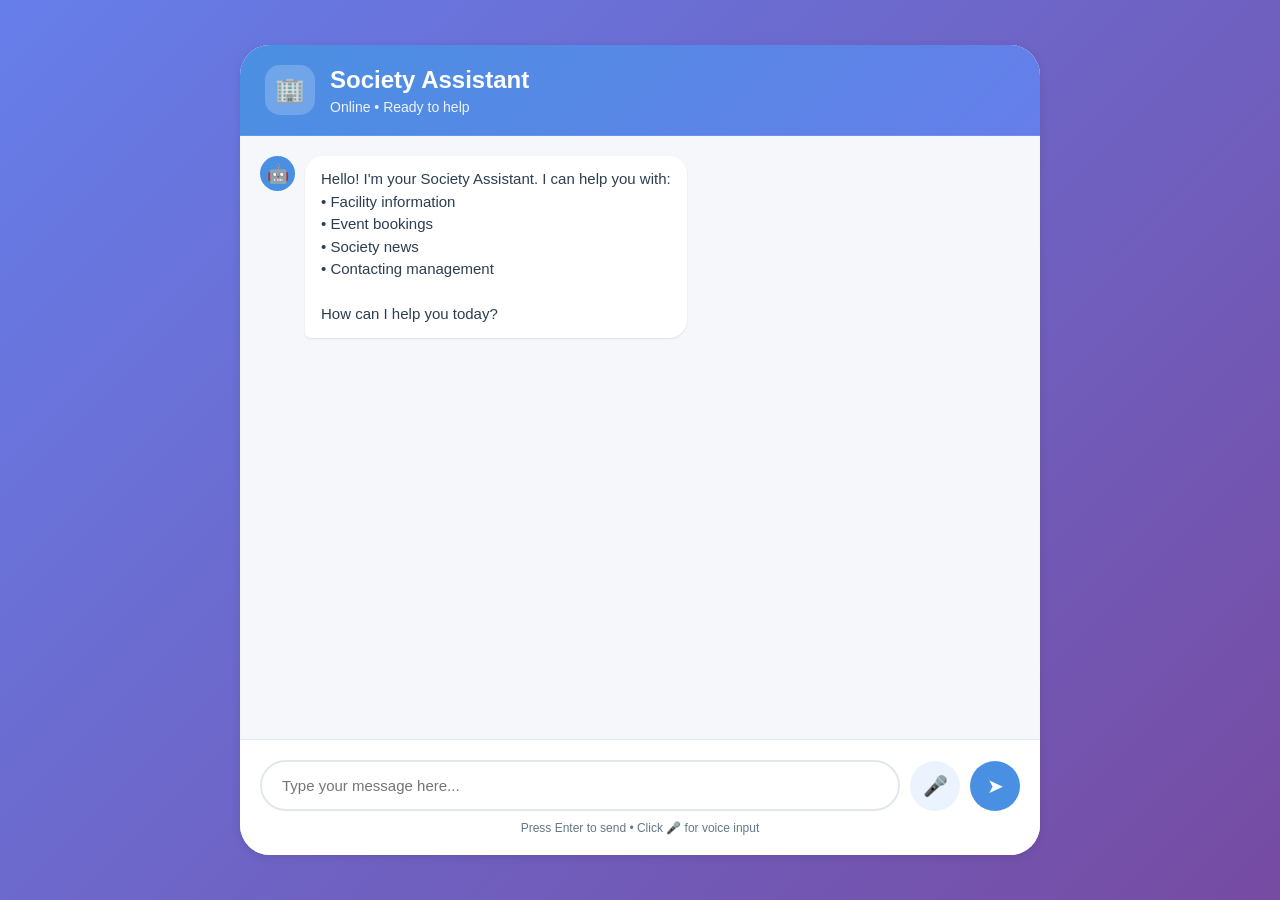
==== frontend/pages/chat.html @ 6a9618bb "initial commit" ====
<!DOCTYPE html>
<html lang="en">
<head>
    <meta charset="UTF-8">
    <meta name="viewport" content="width=device-width, initial-scale=1.0">
    <title>Society Management AI Assistant</title>
    <link rel="stylesheet" href="../css/chatstyle.css">
</head>
<body>
    <!-- Main Chat Container -->
    <div class="chat-container">
        <!-- Header Section -->
        <div class="chat-header">
            <div class="header-content">
                <div class="ai-avatar">🏢</div>
                <div class="header-text">
                    <h1>Society Assistant</h1>
                    <p class="status">Online • Ready to help</p>
                </div>
            </div>
        </div>

        <!-- Chat Messages Area -->
        <div class="chat-messages" id="chatMessages">
            <!-- Welcome Message -->
            <div class="message ai-message">
                <div class="message-content">
                    <div class="ai-icon">🤖</div>
                    <div class="message-bubble">
                        Hello! I'm your Society Assistant. I can help you with:
                        <br>• Facility information
                        <br>• Event bookings
                        <br>• Society news
                        <br>• Contacting management
                        <br><br>How can I help you today?
                    </div>
                </div>
            </div>
        </div>

        <!-- Typing Indicator (Hidden by default) -->
        <div class="typing-indicator" id="typingIndicator" style="display: none;">
            <div class="message ai-message">
                <div class="message-content">
                    <div class="ai-icon">🤖</div>
                    <div class="message-bubble typing">
                        <span></span>
                        <span></span>
                        <span></span>
                    </div>
                </div>
            </div>
        </div>

        <!-- Input Area -->
        <div class="chat-input-container">
            <div class="input-wrapper">
                <!-- Text Input -->
                <input 
                    type="text" 
                    id="messageInput" 
                    class="message-input" 
                    placeholder="Type your message here..."
                    autocomplete="off"
                >
                
                <!-- Voice Input Button -->
                <button class="voice-btn" id="voiceBtn" title="Voice input">
                    🎤
                </button>
                
                <!-- Send Button -->
                <button class="send-btn" id="sendBtn" title="Send message">
                    ➤
                </button>
            </div>
            <p class="input-hint">Press Enter to send • Click 🎤 for voice input</p>
        </div>
    </div>

    <script src="../js/chatmain.js"></script>
</body>
</html>
---- frontend/css/chatstyle.css ----
/* 
Society Management Chatbot Styles
Clean, modern, and accessible design
*/

* {
  margin: 0;
  padding: 0;
  box-sizing: border-box;
}

:root {
  --primary-blue: #4a90e2;
  --light-blue: #ebf3ff;
  --white: #ffffff;
  --light-gray: #f5f7fa;
  --gray: #e1e8ed;
  --dark-gray: #657786;
  --text-dark: #2c3e50;
  --shadow: 0 2px 10px rgba(0, 0, 0, 0.1);
  --border-radius: 20px;
}

body {
  font-family: -apple-system, BlinkMacSystemFont, "Segoe UI", Roboto, Oxygen,
    Ubuntu, sans-serif;
  background: linear-gradient(135deg, #667eea 0%, #764ba2 100%);
  min-height: 100vh;
  display: flex;
  justify-content: center;
  align-items: center;
  padding: 20px;
}

/* Main Chat Container */
.chat-container {
  width: 100%;
  max-width: 800px;
  height: 90vh;
  background: var(--white);
  border-radius: 30px;
  box-shadow: var(--shadow);
  display: flex;
  flex-direction: column;
  overflow: hidden;
}

/* Header Styles */
.chat-header {
  background: linear-gradient(135deg, var(--primary-blue), #667eea);
  color: var(--white);
  padding: 20px 25px;
  border-bottom: 1px solid rgba(255, 255, 255, 0.1);
}

.header-content {
  display: flex;
  align-items: center;
  gap: 15px;
}

.ai-avatar {
  width: 50px;
  height: 50px;
  background: rgba(255, 255, 255, 0.2);
  border-radius: 15px;
  display: flex;
  align-items: center;
  justify-content: center;
  font-size: 24px;
}

.header-text h1 {
  font-size: 24px;
  font-weight: 600;
  margin-bottom: 5px;
}

.status {
  font-size: 14px;
  opacity: 0.9;
}

/* Chat Messages Area */
.chat-messages {
  flex: 1;
  overflow-y: auto;
  padding: 20px;
  background: var(--light-gray);
  scroll-behavior: smooth;
}

/* Message Styles */
.message {
  margin-bottom: 20px;
  animation: fadeIn 0.3s ease-in;
}

@keyframes fadeIn {
  from {
    opacity: 0;
    transform: translateY(10px);
  }
  to {
    opacity: 1;
    transform: translateY(0);
  }
}

.message-content {
  display: flex;
  align-items: flex-start;
  gap: 10px;
}

.ai-message .message-content {
  flex-direction: row;
}

.user-message .message-content {
  flex-direction: row-reverse;
}

.ai-icon {
  width: 35px;
  height: 35px;
  background: var(--primary-blue);
  border-radius: 50%;
  display: flex;
  align-items: center;
  justify-content: center;
  font-size: 18px;
  color: var(--white);
  flex-shrink: 0;
}

.message-bubble {
  max-width: 70%;
  padding: 12px 16px;
  border-radius: 18px;
  font-size: 15px;
  line-height: 1.5;
  word-wrap: break-word;
}

.ai-message .message-bubble {
  background: var(--white);
  color: var(--text-dark);
  border-bottom-left-radius: 5px;
  box-shadow: 0 1px 2px rgba(0, 0, 0, 0.1);
}

.user-message .message-bubble {
  background: var(--primary-blue);
  color: var(--white);
  border-bottom-right-radius: 5px;
}

/* Typing Indicator */
.typing-indicator .message-bubble {
  padding: 15px 20px;
  display: flex;
  align-items: center;
  gap: 5px;
}

.typing-indicator .message-bubble span {
  width: 8px;
  height: 8px;
  background: var(--dark-gray);
  border-radius: 50%;
  animation: typing 1.4s infinite;
}

.typing-indicator .message-bubble span:nth-child(2) {
  animation-delay: 0.2s;
}

.typing-indicator .message-bubble span:nth-child(3) {
  animation-delay: 0.4s;
}

@keyframes typing {
  0%,
  60%,
  100% {
    transform: translateY(0);
  }
  30% {
    transform: translateY(-10px);
  }
}

/* Input Area */
.chat-input-container {
  padding: 20px;
  background: var(--white);
  border-top: 1px solid var(--gray);
}

.input-wrapper {
  display: flex;
  gap: 10px;
  align-items: center;
}

.message-input {
  flex: 1;
  padding: 15px 20px;
  border: 2px solid var(--gray);
  border-radius: 30px;
  font-size: 15px;
  outline: none;
  transition: border-color 0.3s;
}

.message-input:focus {
  border-color: var(--primary-blue);
}

.voice-btn,
.send-btn {
  width: 50px;
  height: 50px;
  border: none;
  border-radius: 50%;
  font-size: 20px;
  cursor: pointer;
  transition: all 0.3s;
  display: flex;
  align-items: center;
  justify-content: center;
}

.voice-btn {
  background: var(--light-blue);
  color: var(--primary-blue);
}

.voice-btn:hover {
  background: var(--primary-blue);
  color: var(--white);
  transform: scale(1.05);
}

.voice-btn.listening {
  background: #ff4757;
  color: var(--white);
  animation: pulse 1.5s infinite;
}

@keyframes pulse {
  0% {
    box-shadow: 0 0 0 0 rgba(255, 71, 87, 0.7);
  }
  70% {
    box-shadow: 0 0 0 10px rgba(255, 71, 87, 0);
  }
  100% {
    box-shadow: 0 0 0 0 rgba(255, 71, 87, 0);
  }
}

.send-btn {
  background: var(--primary-blue);
  color: var(--white);
}

.send-btn:hover {
  background: #357abd;
  transform: scale(1.05);
}

.send-btn:disabled {
  opacity: 0.5;
  cursor: not-allowed;
}

.input-hint {
  text-align: center;
  margin-top: 10px;
  font-size: 12px;
  color: var(--dark-gray);
}

/* Scrollbar Styling */
.chat-messages::-webkit-scrollbar {
  width: 6px;
}

.chat-messages::-webkit-scrollbar-track {
  background: var(--light-gray);
}

.chat-messages::-webkit-scrollbar-thumb {
  background: var(--gray);
  border-radius: 3px;
}

.chat-messages::-webkit-scrollbar-thumb:hover {
  background: var(--dark-gray);
}

/* Responsive Design */
@media (max-width: 600px) {
  body {
    padding: 10px;
  }

  .chat-container {
    height: 95vh;
    border-radius: 20px;
  }

  .message-bubble {
    max-width: 85%;
    font-size: 14px;
  }

  .chat-header {
    padding: 15px;
  }

  .header-text h1 {
    font-size: 20px;
  }

  .message-input {
    padding: 12px 15px;
    font-size: 14px;
  }

  .voice-btn,
  .send-btn {
    width: 45px;
    height: 45px;
  }
}
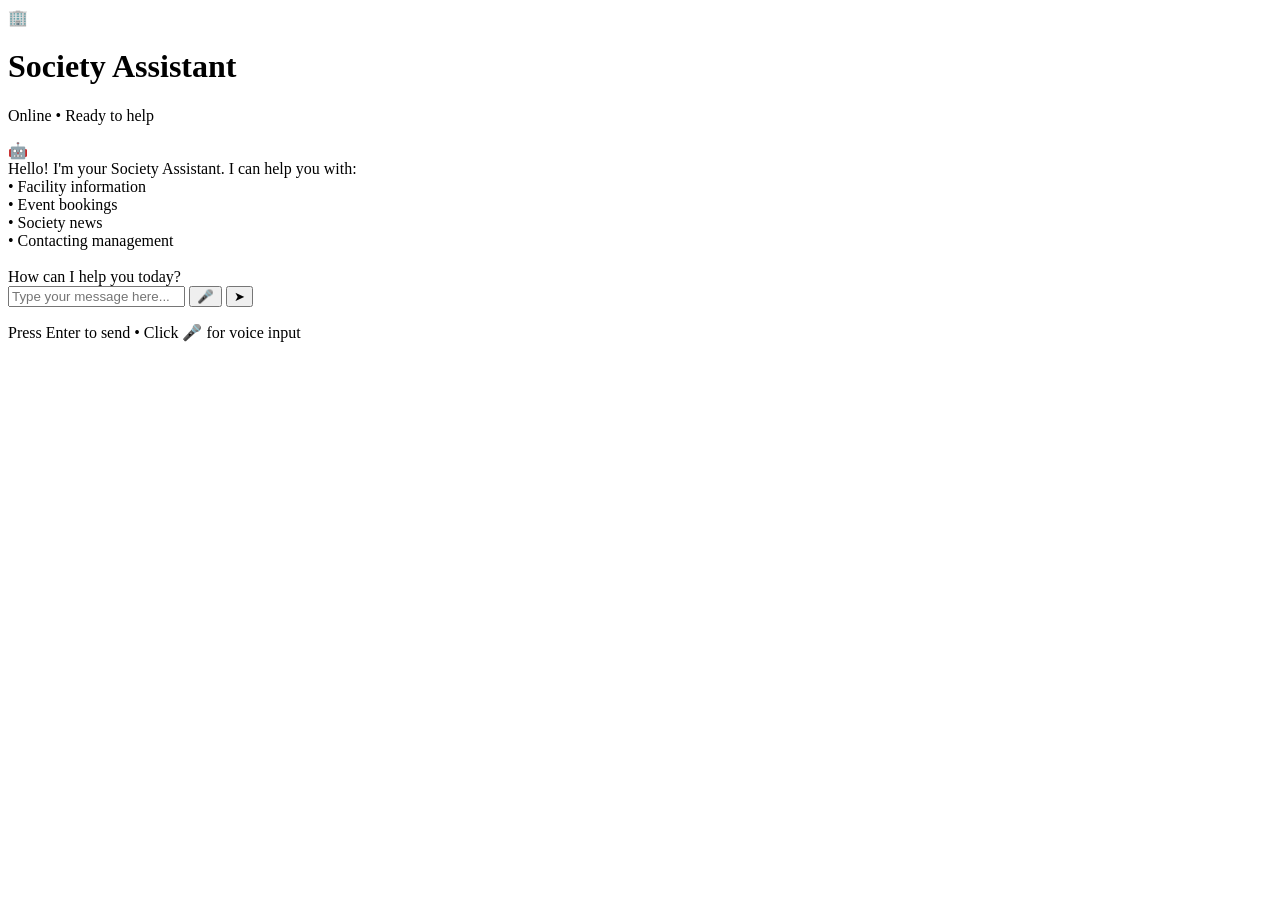
==== commit b5edc000: "add supabase authication locally" ====
--- a/frontend/pages/chat.html
+++ b/frontend/pages/chat.html
@@ -4,7 +4,7 @@
     <meta charset="UTF-8">
     <meta name="viewport" content="width=device-width, initial-scale=1.0">
     <title>Society Management AI Assistant</title>
-    <link rel="stylesheet" href="../css/chatstyle.css">
+    <link rel="stylesheet" href="/css/chatstyle.css">
 </head>
 <body>
     <!-- Main Chat Container -->
@@ -78,6 +78,6 @@
         </div>
     </div>
 
-    <script src="../js/chatmain.js"></script>
+    <script src="/js/chatmain.js"></script>
 </body>
 </html>
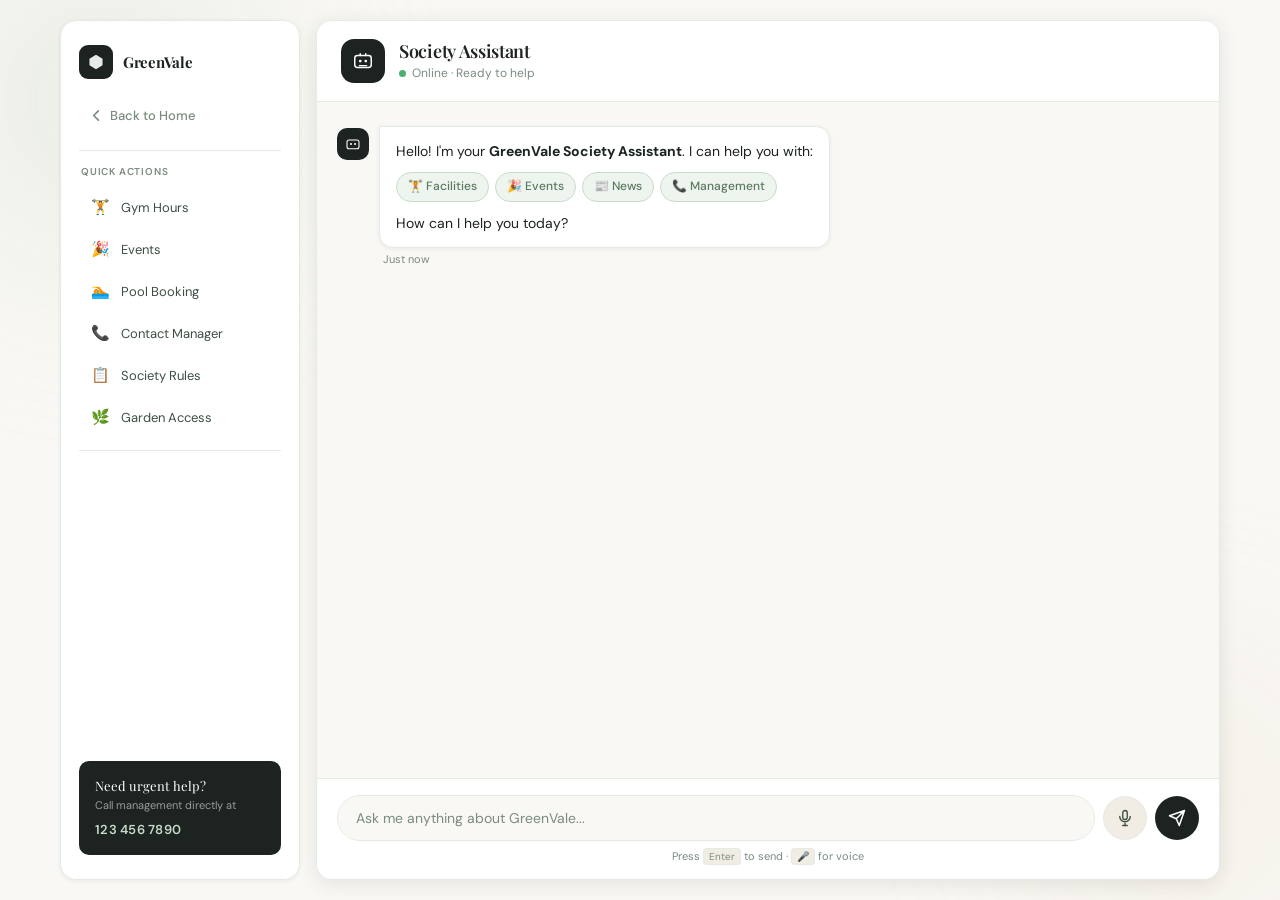
==== commit 8c93af26: "change chat ui" ====
--- a/frontend/pages/chat.html
+++ b/frontend/pages/chat.html
@@ -3,81 +3,188 @@
 <head>
     <meta charset="UTF-8">
     <meta name="viewport" content="width=device-width, initial-scale=1.0">
-    <title>Society Management AI Assistant</title>
-    <link rel="stylesheet" href="/css/chatstyle.css">
+    <title>GreenVale Society — AI Assistant</title>
+    <link rel="preconnect" href="https://fonts.googleapis.com">
+    <link rel="preconnect" href="https://fonts.gstatic.com" crossorigin>
+    <link href="https://fonts.googleapis.com/css2?family=Playfair+Display:wght@400;600;700&family=DM+Sans:wght@300;400;500;600&display=swap" rel="stylesheet">
+    <link rel="stylesheet" href="../css/chatstyle.css">
 </head>
 <body>
-    <!-- Main Chat Container -->
-    <div class="chat-container">
-        <!-- Header Section -->
-        <div class="chat-header">
-            <div class="header-content">
-                <div class="ai-avatar">🏢</div>
-                <div class="header-text">
-                    <h1>Society Assistant</h1>
-                    <p class="status">Online • Ready to help</p>
-                </div>
+
+  <!-- Ambient background orbs -->
+  <div class="orb orb-1"></div>
+  <div class="orb orb-2"></div>
+
+  <div class="app-layout">
+
+    <!-- ═══ SIDEBAR ═══ -->
+    <aside class="sidebar">
+
+      <!-- Logo -->
+      <div class="sidebar-logo">
+        <div class="logo-gem">
+          <svg width="18" height="18" viewBox="0 0 22 22" fill="none">
+            <path d="M11 2L3 7v8l8 5 8-5V7L11 2z" fill="currentColor" opacity=".9"/>
+          </svg>
+        </div>
+        <span>GreenVale</span>
+      </div>
+
+      <!-- Back link -->
+      <a href="index.html" class="back-home">
+        <svg width="15" height="15" viewBox="0 0 16 16" fill="none">
+          <path d="M10 3L5 8l5 5" stroke="currentColor" stroke-width="1.8" stroke-linecap="round" stroke-linejoin="round"/>
+        </svg>
+        Back to Home
+      </a>
+
+      <div class="sidebar-divider"></div>
+
+      <!-- Quick Actions -->
+      <p class="sidebar-label">Quick Actions</p>
+      <div class="quick-links">
+        <button class="quick-btn" data-msg="What are the gym timings?">
+          <span class="quick-icon">🏋️</span>
+          <span>Gym Hours</span>
+        </button>
+        <button class="quick-btn" data-msg="Show me upcoming events">
+          <span class="quick-icon">🎉</span>
+          <span>Events</span>
+        </button>
+        <button class="quick-btn" data-msg="How do I book the swimming pool?">
+          <span class="quick-icon">🏊</span>
+          <span>Pool Booking</span>
+        </button>
+        <button class="quick-btn" data-msg="How do I contact the manager?">
+          <span class="quick-icon">📞</span>
+          <span>Contact Manager</span>
+        </button>
+        <button class="quick-btn" data-msg="What are the society rules?">
+          <span class="quick-icon">📋</span>
+          <span>Society Rules</span>
+        </button>
+        <button class="quick-btn" data-msg="Is the garden open now?">
+          <span class="quick-icon">🌿</span>
+          <span>Garden Access</span>
+        </button>
+      </div>
+
+      <div class="sidebar-divider"></div>
+
+      <!-- Info card -->
+      <div class="info-card">
+        <p class="info-card-title">Need urgent help?</p>
+        <p class="info-card-text">Call management directly at</p>
+        <a href="tel:1234567890" class="info-card-number">123 456 7890</a>
+      </div>
+
+    </aside>
+
+    <!-- ═══ MAIN CHAT ═══ -->
+    <main class="chat-main">
+
+      <!-- Chat Header -->
+      <div class="chat-header">
+        <div class="chat-header-left">
+          <div class="assistant-avatar">
+            <svg width="22" height="22" viewBox="0 0 24 24" fill="none">
+              <rect x="3" y="6" width="18" height="13" rx="3" stroke="currentColor" stroke-width="1.6"/>
+              <circle cx="9" cy="12" r="1.5" fill="currentColor"/>
+              <circle cx="15" cy="12" r="1.5" fill="currentColor"/>
+              <path d="M8 17h8" stroke="currentColor" stroke-width="1.4" stroke-linecap="round"/>
+              <path d="M9 6V4M15 6V4" stroke="currentColor" stroke-width="1.6" stroke-linecap="round"/>
+            </svg>
+          </div>
+          <div>
+            <h1 class="chat-title">Society Assistant</h1>
+            <div class="status-row">
+              <span class="status-dot"></span>
+              <span class="status-text">Online · Ready to help</span>
             </div>
+          </div>
+        </div>
+        <!-- Mobile back button -->
+        <a href="index.html" class="mobile-back">
+          <svg width="16" height="16" viewBox="0 0 16 16" fill="none">
+            <path d="M10 3L5 8l5 5" stroke="currentColor" stroke-width="1.8" stroke-linecap="round" stroke-linejoin="round"/>
+          </svg>
+          Home
+        </a>
+      </div>
+
+      <!-- Messages Area -->
+      <div class="chat-messages" id="chatMessages">
+
+        <!-- Welcome message -->
+        <div class="message ai-message">
+          <div class="msg-avatar">
+            <svg width="16" height="16" viewBox="0 0 24 24" fill="none">
+              <rect x="3" y="6" width="18" height="13" rx="3" stroke="currentColor" stroke-width="1.6"/>
+              <circle cx="9" cy="12" r="1.5" fill="currentColor"/>
+              <circle cx="15" cy="12" r="1.5" fill="currentColor"/>
+            </svg>
+          </div>
+          <div class="msg-body">
+            <div class="msg-bubble">
+              <p>Hello! I'm your <strong>GreenVale Society Assistant</strong>. I can help you with:</p>
+              <div class="welcome-chips">
+                <span>🏋️ Facilities</span>
+                <span>🎉 Events</span>
+                <span>📰 News</span>
+                <span>📞 Management</span>
+              </div>
+              <p style="margin-top:10px">How can I help you today?</p>
+            </div>
+            <span class="msg-time">Just now</span>
+          </div>
         </div>
 
-        <!-- Chat Messages Area -->
-        <div class="chat-messages" id="chatMessages">
-            <!-- Welcome Message -->
-            <div class="message ai-message">
-                <div class="message-content">
-                    <div class="ai-icon">🤖</div>
-                    <div class="message-bubble">
-                        Hello! I'm your Society Assistant. I can help you with:
-                        <br>• Facility information
-                        <br>• Event bookings
-                        <br>• Society news
-                        <br>• Contacting management
-                        <br><br>How can I help you today?
-                    </div>
-                </div>
-            </div>
+      </div>
+
+      <!-- Typing Indicator -->
+      <div class="typing-indicator" id="typingIndicator" style="display:none">
+        <div class="msg-avatar typing-avatar">
+          <svg width="16" height="16" viewBox="0 0 24 24" fill="none">
+            <rect x="3" y="6" width="18" height="13" rx="3" stroke="currentColor" stroke-width="1.6"/>
+            <circle cx="9" cy="12" r="1.5" fill="currentColor"/>
+            <circle cx="15" cy="12" r="1.5" fill="currentColor"/>
+          </svg>
         </div>
+        <div class="typing-dots">
+          <span></span><span></span><span></span>
+        </div>
+      </div>
 
-        <!-- Typing Indicator (Hidden by default) -->
-        <div class="typing-indicator" id="typingIndicator" style="display: none;">
-            <div class="message ai-message">
-                <div class="message-content">
-                    <div class="ai-icon">🤖</div>
-                    <div class="message-bubble typing">
-                        <span></span>
-                        <span></span>
-                        <span></span>
-                    </div>
-                </div>
-            </div>
+      <!-- Input Area -->
+      <div class="chat-input-area">
+        <div class="input-row">
+          <input
+            type="text"
+            id="messageInput"
+            class="chat-input"
+            placeholder="Ask me anything about GreenVale..."
+            autocomplete="off"
+          />
+          <button class="voice-btn" id="voiceBtn" title="Voice input">
+            <svg width="18" height="18" viewBox="0 0 24 24" fill="none">
+              <rect x="9" y="2" width="6" height="12" rx="3" stroke="currentColor" stroke-width="1.8"/>
+              <path d="M5 10a7 7 0 0 0 14 0" stroke="currentColor" stroke-width="1.8" stroke-linecap="round"/>
+              <path d="M12 19v3M9 22h6" stroke="currentColor" stroke-width="1.8" stroke-linecap="round"/>
+            </svg>
+          </button>
+          <button class="send-btn" id="sendBtn" title="Send message">
+            <svg width="18" height="18" viewBox="0 0 24 24" fill="none">
+              <path d="M22 2L11 13M22 2L15 22l-4-9-9-4 20-7z" stroke="currentColor" stroke-width="2" stroke-linecap="round" stroke-linejoin="round"/>
+            </svg>
+          </button>
         </div>
+        <p class="input-hint">Press <kbd>Enter</kbd> to send · <kbd>🎤</kbd> for voice</p>
+      </div>
 
-        <!-- Input Area -->
-        <div class="chat-input-container">
-            <div class="input-wrapper">
-                <!-- Text Input -->
-                <input 
-                    type="text" 
-                    id="messageInput" 
-                    class="message-input" 
-                    placeholder="Type your message here..."
-                    autocomplete="off"
-                >
-                
-                <!-- Voice Input Button -->
-                <button class="voice-btn" id="voiceBtn" title="Voice input">
-                    🎤
-                </button>
-                
-                <!-- Send Button -->
-                <button class="send-btn" id="sendBtn" title="Send message">
-                    ➤
-                </button>
-            </div>
-            <p class="input-hint">Press Enter to send • Click 🎤 for voice input</p>
-        </div>
-    </div>
+    </main>
 
-    <script src="/js/chatmain.js"></script>
+  </div>
+
+  <script src="../js/chatmain.js"></script>
 </body>
 </html>
--- a/frontend/css/chatstyle.css
+++ b/frontend/css/chatstyle.css
@@ -0,0 +1,727 @@
+/*
+  GreenVale Society — AI Chat Interface
+  Matches the societysubidha.netlify.app theme
+*/
+
+@import url("https://fonts.googleapis.com/css2?family=Playfair+Display:wght@400;600;700&family=DM+Sans:wght@300;400;500;600&display=swap");
+
+*,
+*::before,
+*::after {
+  margin: 0;
+  padding: 0;
+  box-sizing: border-box;
+}
+
+:root {
+  --sage: #5a7a5e;
+  --sage-light: #eef4ee;
+  --sage-mid: #c8dbc9;
+  --cream: #faf8f4;
+  --cream-dark: #f2ede4;
+  --ink: #1c2320;
+  --ink-mid: #3d4f43;
+  --ink-light: #7a8c7e;
+  --white: #ffffff;
+  --border: #e4ebe4;
+  --shadow-sm: 0 1px 4px rgba(28, 35, 32, 0.07);
+  --shadow-md: 0 4px 20px rgba(28, 35, 32, 0.1);
+  --shadow-lg: 0 12px 40px rgba(28, 35, 32, 0.13);
+  --radius: 16px;
+  --radius-sm: 10px;
+  --radius-xs: 6px;
+}
+
+html,
+body {
+  height: 100%;
+  font-family: "DM Sans", sans-serif;
+  background: var(--cream);
+  color: var(--ink);
+  overflow: hidden;
+}
+
+/* ── Ambient orbs ─────────────────────────────── */
+.orb {
+  position: fixed;
+  border-radius: 50%;
+  filter: blur(80px);
+  pointer-events: none;
+  z-index: 0;
+  opacity: 0.45;
+}
+.orb-1 {
+  width: 500px;
+  height: 500px;
+  background: radial-gradient(circle, #c8dbc9 0%, transparent 70%);
+  top: -150px;
+  left: -150px;
+}
+.orb-2 {
+  width: 400px;
+  height: 400px;
+  background: radial-gradient(circle, #e8dfd0 0%, transparent 70%);
+  bottom: -100px;
+  right: -100px;
+}
+
+/* ── App layout ───────────────────────────────── */
+.app-layout {
+  position: relative;
+  z-index: 1;
+  display: flex;
+  height: 100vh;
+  max-width: 1200px;
+  margin: 0 auto;
+  padding: 20px;
+  gap: 16px;
+}
+
+/* ── Sidebar ──────────────────────────────────── */
+.sidebar {
+  width: 240px;
+  flex-shrink: 0;
+  background: var(--white);
+  border-radius: var(--radius);
+  border: 1px solid var(--border);
+  box-shadow: var(--shadow-sm);
+  padding: 24px 18px;
+  display: flex;
+  flex-direction: column;
+  gap: 0;
+  overflow-y: auto;
+}
+
+.sidebar-logo {
+  display: flex;
+  align-items: center;
+  gap: 10px;
+  margin-bottom: 20px;
+}
+
+.logo-gem {
+  width: 34px;
+  height: 34px;
+  background: var(--ink);
+  color: var(--white);
+  border-radius: 9px;
+  display: flex;
+  align-items: center;
+  justify-content: center;
+  flex-shrink: 0;
+}
+
+.sidebar-logo span {
+  font-family: "Playfair Display", serif;
+  font-weight: 700;
+  font-size: 15px;
+  color: var(--ink);
+  letter-spacing: -0.3px;
+}
+
+.back-home {
+  display: flex;
+  align-items: center;
+  gap: 6px;
+  font-size: 13px;
+  font-weight: 500;
+  color: var(--ink-light);
+  text-decoration: none;
+  padding: 8px 10px;
+  border-radius: var(--radius-xs);
+  transition: all 0.2s;
+  margin-bottom: 4px;
+}
+.back-home:hover {
+  background: var(--sage-light);
+  color: var(--sage);
+}
+
+.sidebar-divider {
+  height: 1px;
+  background: var(--border);
+  margin: 14px 0;
+}
+
+.sidebar-label {
+  font-size: 10px;
+  font-weight: 600;
+  letter-spacing: 0.08em;
+  text-transform: uppercase;
+  color: var(--ink-light);
+  margin-bottom: 10px;
+  padding: 0 2px;
+}
+
+.quick-links {
+  display: flex;
+  flex-direction: column;
+  gap: 4px;
+}
+
+.quick-btn {
+  display: flex;
+  align-items: center;
+  gap: 10px;
+  background: none;
+  border: none;
+  padding: 9px 10px;
+  border-radius: var(--radius-xs);
+  cursor: pointer;
+  font-family: "DM Sans", sans-serif;
+  font-size: 13px;
+  font-weight: 400;
+  color: var(--ink-mid);
+  text-align: left;
+  transition: all 0.18s;
+  width: 100%;
+}
+.quick-btn:hover {
+  background: var(--sage-light);
+  color: var(--sage);
+  transform: translateX(3px);
+}
+.quick-icon {
+  font-size: 15px;
+  width: 22px;
+  text-align: center;
+  flex-shrink: 0;
+}
+
+.info-card {
+  background: var(--ink);
+  border-radius: var(--radius-sm);
+  padding: 16px;
+  margin-top: auto;
+}
+.info-card-title {
+  font-family: "Playfair Display", serif;
+  font-size: 13px;
+  color: var(--white);
+  margin-bottom: 4px;
+}
+.info-card-text {
+  font-size: 11px;
+  color: rgba(255, 255, 255, 0.55);
+  margin-bottom: 6px;
+}
+.info-card-number {
+  font-size: 13px;
+  font-weight: 600;
+  color: var(--sage-mid);
+  text-decoration: none;
+  letter-spacing: 0.02em;
+}
+
+/* ── Chat Main ────────────────────────────────── */
+.chat-main {
+  flex: 1;
+  display: flex;
+  flex-direction: column;
+  background: var(--white);
+  border-radius: var(--radius);
+  border: 1px solid var(--border);
+  box-shadow: var(--shadow-md);
+  overflow: hidden;
+  min-width: 0;
+}
+
+/* Header */
+.chat-header {
+  padding: 18px 24px;
+  border-bottom: 1px solid var(--border);
+  display: flex;
+  align-items: center;
+  justify-content: space-between;
+  background: var(--white);
+  flex-shrink: 0;
+}
+
+.chat-header-left {
+  display: flex;
+  align-items: center;
+  gap: 14px;
+}
+
+.assistant-avatar {
+  width: 44px;
+  height: 44px;
+  background: var(--ink);
+  color: var(--white);
+  border-radius: 13px;
+  display: flex;
+  align-items: center;
+  justify-content: center;
+  flex-shrink: 0;
+}
+
+.chat-title {
+  font-family: "Playfair Display", serif;
+  font-size: 18px;
+  font-weight: 600;
+  color: var(--ink);
+  letter-spacing: -0.3px;
+  line-height: 1.2;
+}
+
+.status-row {
+  display: flex;
+  align-items: center;
+  gap: 6px;
+  margin-top: 3px;
+}
+
+.status-dot {
+  width: 7px;
+  height: 7px;
+  background: #4caf72;
+  border-radius: 50%;
+  animation: pulse-dot 2.5s infinite;
+}
+
+@keyframes pulse-dot {
+  0%,
+  100% {
+    opacity: 1;
+  }
+  50% {
+    opacity: 0.5;
+  }
+}
+
+.status-text {
+  font-size: 12px;
+  color: var(--ink-light);
+}
+
+.mobile-back {
+  display: none;
+  align-items: center;
+  gap: 5px;
+  font-size: 13px;
+  color: var(--ink-light);
+  text-decoration: none;
+  padding: 7px 12px;
+  border-radius: var(--radius-xs);
+  border: 1px solid var(--border);
+  transition: all 0.2s;
+}
+.mobile-back:hover {
+  background: var(--sage-light);
+  color: var(--sage);
+}
+
+/* Messages */
+.chat-messages {
+  flex: 1;
+  overflow-y: auto;
+  padding: 24px 20px;
+  display: flex;
+  flex-direction: column;
+  gap: 18px;
+  scroll-behavior: smooth;
+  background: var(--cream);
+}
+
+.chat-messages::-webkit-scrollbar {
+  width: 5px;
+}
+.chat-messages::-webkit-scrollbar-track {
+  background: transparent;
+}
+.chat-messages::-webkit-scrollbar-thumb {
+  background: var(--border);
+  border-radius: 3px;
+}
+
+/* Message base */
+.message {
+  display: flex;
+  gap: 10px;
+  animation: msgIn 0.3s ease-out both;
+}
+
+@keyframes msgIn {
+  from {
+    opacity: 0;
+    transform: translateY(12px);
+  }
+  to {
+    opacity: 1;
+    transform: translateY(0);
+  }
+}
+
+.msg-avatar {
+  width: 32px;
+  height: 32px;
+  border-radius: 10px;
+  display: flex;
+  align-items: center;
+  justify-content: center;
+  flex-shrink: 0;
+  margin-top: 2px;
+}
+
+.ai-message .msg-avatar {
+  background: var(--ink);
+  color: var(--white);
+}
+
+.msg-body {
+  display: flex;
+  flex-direction: column;
+  gap: 4px;
+  max-width: 75%;
+}
+
+.msg-bubble {
+  padding: 13px 16px;
+  border-radius: 0 14px 14px 14px;
+  font-size: 14px;
+  line-height: 1.6;
+  word-wrap: break-word;
+}
+
+.ai-message .msg-bubble {
+  background: var(--white);
+  color: var(--ink);
+  border: 1px solid var(--border);
+  box-shadow: var(--shadow-sm);
+}
+
+.user-message {
+  flex-direction: row-reverse;
+}
+
+.user-message .msg-body {
+  align-items: flex-end;
+}
+
+.user-message .msg-bubble {
+  background: var(--ink);
+  color: var(--white);
+  border-radius: 14px 0 14px 14px;
+  border: none;
+}
+
+.msg-time {
+  font-size: 11px;
+  color: var(--ink-light);
+  padding: 0 4px;
+}
+
+/* Welcome chips */
+.welcome-chips {
+  display: flex;
+  flex-wrap: wrap;
+  gap: 6px;
+  margin-top: 10px;
+}
+
+.welcome-chips span {
+  background: var(--sage-light);
+  color: var(--sage);
+  border: 1px solid var(--sage-mid);
+  border-radius: 20px;
+  padding: 4px 11px;
+  font-size: 12px;
+  font-weight: 500;
+}
+
+/* Typing indicator */
+.typing-indicator {
+  display: flex;
+  align-items: center;
+  gap: 10px;
+  padding: 0 20px 12px;
+  flex-shrink: 0;
+}
+
+.typing-avatar {
+  width: 32px;
+  height: 32px;
+  background: var(--ink);
+  color: var(--white);
+  border-radius: 10px;
+}
+
+.typing-dots {
+  display: flex;
+  gap: 5px;
+  background: var(--white);
+  border: 1px solid var(--border);
+  padding: 12px 16px;
+  border-radius: 0 14px 14px 14px;
+  box-shadow: var(--shadow-sm);
+}
+
+.typing-dots span {
+  width: 7px;
+  height: 7px;
+  background: var(--ink-light);
+  border-radius: 50%;
+  animation: bounce 0.9s infinite;
+}
+.typing-dots span:nth-child(2) {
+  animation-delay: 0.15s;
+}
+.typing-dots span:nth-child(3) {
+  animation-delay: 0.3s;
+}
+
+@keyframes bounce {
+  0%,
+  60%,
+  100% {
+    transform: translateY(0);
+  }
+  30% {
+    transform: translateY(-7px);
+  }
+}
+
+/* Input */
+.chat-input-area {
+  padding: 16px 20px;
+  border-top: 1px solid var(--border);
+  background: var(--white);
+  flex-shrink: 0;
+}
+
+.input-row {
+  display: flex;
+  gap: 8px;
+  align-items: center;
+}
+
+.chat-input {
+  flex: 1;
+  padding: 13px 18px;
+  border: 1.5px solid var(--border);
+  border-radius: 30px;
+  font-family: "DM Sans", sans-serif;
+  font-size: 14px;
+  color: var(--ink);
+  background: var(--cream);
+  outline: none;
+  transition: border-color 0.2s, background 0.2s;
+}
+.chat-input::placeholder {
+  color: var(--ink-light);
+}
+.chat-input:focus {
+  border-color: var(--sage);
+  background: var(--white);
+}
+
+.voice-btn,
+.send-btn {
+  width: 44px;
+  height: 44px;
+  border-radius: 50%;
+  border: none;
+  cursor: pointer;
+  display: flex;
+  align-items: center;
+  justify-content: center;
+  flex-shrink: 0;
+  transition: all 0.2s;
+}
+
+.voice-btn {
+  background: var(--cream-dark);
+  color: var(--ink-mid);
+  border: 1.5px solid var(--border);
+}
+.voice-btn:hover {
+  background: var(--sage-light);
+  color: var(--sage);
+  border-color: var(--sage-mid);
+}
+.voice-btn.listening {
+  background: #fee2e2;
+  color: #dc2626;
+  border-color: #fca5a5;
+  animation: pulse-red 1.5s infinite;
+}
+
+@keyframes pulse-red {
+  0%,
+  100% {
+    box-shadow: 0 0 0 0 rgba(220, 38, 38, 0.3);
+  }
+  50% {
+    box-shadow: 0 0 0 8px rgba(220, 38, 38, 0);
+  }
+}
+
+.send-btn {
+  background: var(--ink);
+  color: var(--white);
+}
+.send-btn:hover {
+  background: var(--sage);
+  transform: scale(1.05);
+}
+.send-btn:disabled {
+  opacity: 0.45;
+  cursor: not-allowed;
+  transform: none;
+}
+
+.input-hint {
+  font-size: 11px;
+  color: var(--ink-light);
+  text-align: center;
+  margin-top: 8px;
+}
+
+.input-hint kbd {
+  background: var(--cream-dark);
+  border: 1px solid var(--border);
+  border-radius: 4px;
+  padding: 1px 5px;
+  font-size: 10px;
+  font-family: inherit;
+}
+
+/* ── Event Cards ───────────────────────────────── */
+.event-cards {
+  display: flex;
+  flex-direction: column;
+  gap: 10px;
+  margin-top: 4px;
+}
+
+.event-card {
+  background: var(--white);
+  border: 1.5px solid var(--border);
+  border-radius: var(--radius-sm);
+  padding: 14px 16px;
+  box-shadow: var(--shadow-sm);
+  transition: box-shadow 0.2s;
+}
+.event-card:hover {
+  box-shadow: var(--shadow-md);
+}
+
+.event-card-top {
+  display: flex;
+  justify-content: space-between;
+  align-items: center;
+  margin-bottom: 8px;
+}
+
+.event-name {
+  font-family: "Playfair Display", serif;
+  font-size: 14px;
+  font-weight: 600;
+  color: var(--ink);
+}
+
+.event-spots {
+  background: var(--sage-light);
+  color: var(--sage);
+  border: 1px solid var(--sage-mid);
+  border-radius: 20px;
+  padding: 2px 9px;
+  font-size: 11px;
+  font-weight: 500;
+}
+
+.event-meta {
+  display: flex;
+  flex-wrap: wrap;
+  gap: 8px;
+  margin-bottom: 12px;
+}
+
+.event-meta span {
+  font-size: 12px;
+  color: var(--ink-light);
+}
+
+.book-btn {
+  background: var(--ink);
+  color: var(--white);
+  border: none;
+  border-radius: 8px;
+  padding: 8px 14px;
+  font-family: "DM Sans", sans-serif;
+  font-size: 12px;
+  font-weight: 500;
+  cursor: pointer;
+  transition: background 0.2s, transform 0.15s;
+  width: 100%;
+}
+.book-btn:hover {
+  background: var(--sage);
+  transform: translateY(-1px);
+}
+
+/* ── Booking form ───────────────────────────────── */
+.booking-form {
+  display: flex;
+  flex-direction: column;
+  gap: 8px;
+  margin-top: 4px;
+}
+
+.book-input {
+  padding: 10px 13px;
+  border: 1.5px solid var(--border);
+  border-radius: var(--radius-xs);
+  font-family: "DM Sans", sans-serif;
+  font-size: 13px;
+  color: var(--ink);
+  background: var(--cream);
+  outline: none;
+  transition: border-color 0.2s;
+}
+.book-input:focus {
+  border-color: var(--sage);
+  background: var(--white);
+}
+.book-input::placeholder {
+  color: var(--ink-light);
+}
+
+.confirm-btn {
+  background: var(--sage);
+  color: var(--white);
+  border: none;
+  border-radius: 8px;
+  padding: 10px;
+  font-family: "DM Sans", sans-serif;
+  font-size: 13px;
+  font-weight: 600;
+  cursor: pointer;
+  transition: background 0.2s;
+  margin-top: 4px;
+}
+.confirm-btn:hover {
+  background: var(--ink);
+}
+
+/* ── Responsive ────────────────────────────────── */
+@media (max-width: 768px) {
+  .app-layout {
+    padding: 0;
+    gap: 0;
+  }
+  .sidebar {
+    display: none;
+  }
+  .chat-main {
+    border-radius: 0;
+    border: none;
+    height: 100vh;
+  }
+  .mobile-back {
+    display: flex;
+  }
+  .msg-body {
+    max-width: 85%;
+  }
+}
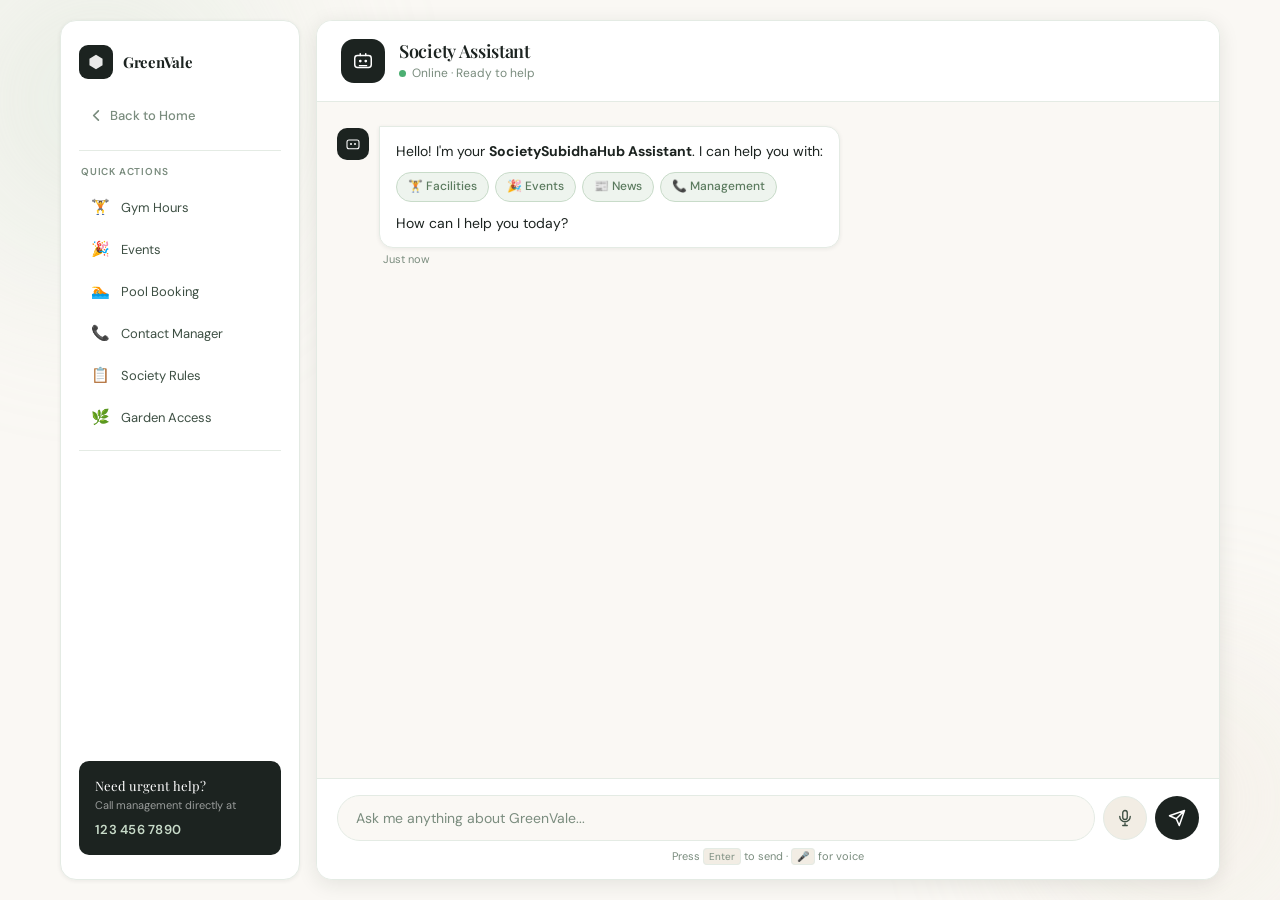
==== commit 74175519: "updae whole layout" ====
--- a/frontend/pages/chat.html
+++ b/frontend/pages/chat.html
@@ -3,7 +3,7 @@
 <head>
     <meta charset="UTF-8">
     <meta name="viewport" content="width=device-width, initial-scale=1.0">
-    <title>GreenVale Society — AI Assistant</title>
+    <title>SocietySubidhaHub — AI Assistant</title>
     <link rel="preconnect" href="https://fonts.googleapis.com">
     <link rel="preconnect" href="https://fonts.gstatic.com" crossorigin>
     <link href="https://fonts.googleapis.com/css2?family=Playfair+Display:wght@400;600;700&family=DM+Sans:wght@300;400;500;600&display=swap" rel="stylesheet">
@@ -126,7 +126,7 @@
           </div>
           <div class="msg-body">
             <div class="msg-bubble">
-              <p>Hello! I'm your <strong>GreenVale Society Assistant</strong>. I can help you with:</p>
+              <p>Hello! I'm your <strong>SocietySubidhaHub Assistant</strong>. I can help you with:</p>
               <div class="welcome-chips">
                 <span>🏋️ Facilities</span>
                 <span>🎉 Events</span>
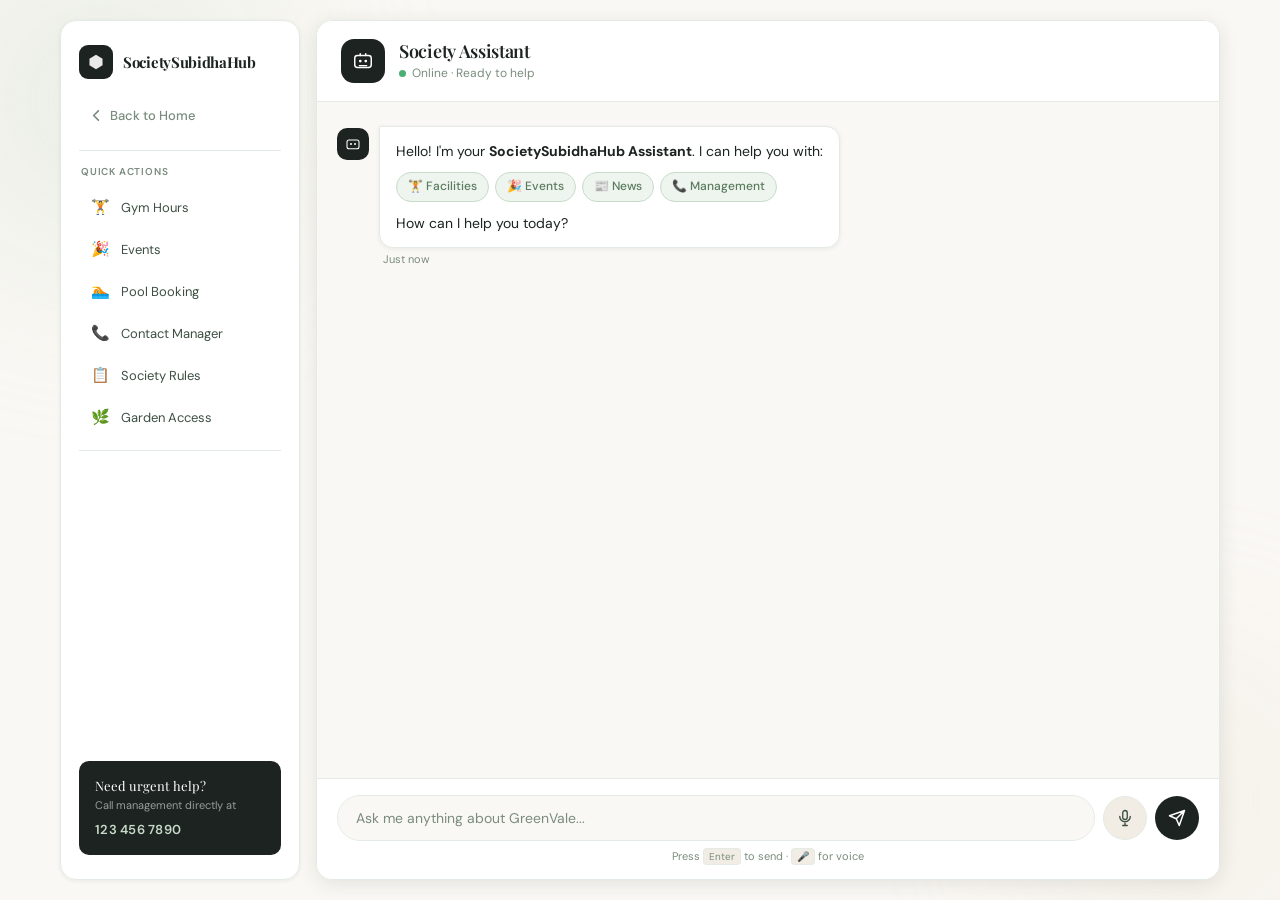
==== commit acbe510f: "add chat_backend folder" ====
--- a/frontend/pages/chat.html
+++ b/frontend/pages/chat.html
@@ -27,7 +27,7 @@
             <path d="M11 2L3 7v8l8 5 8-5V7L11 2z" fill="currentColor" opacity=".9"/>
           </svg>
         </div>
-        <span>GreenVale</span>
+        <span>SocietySubidhaHub</span>
       </div>
 
       <!-- Back link -->
